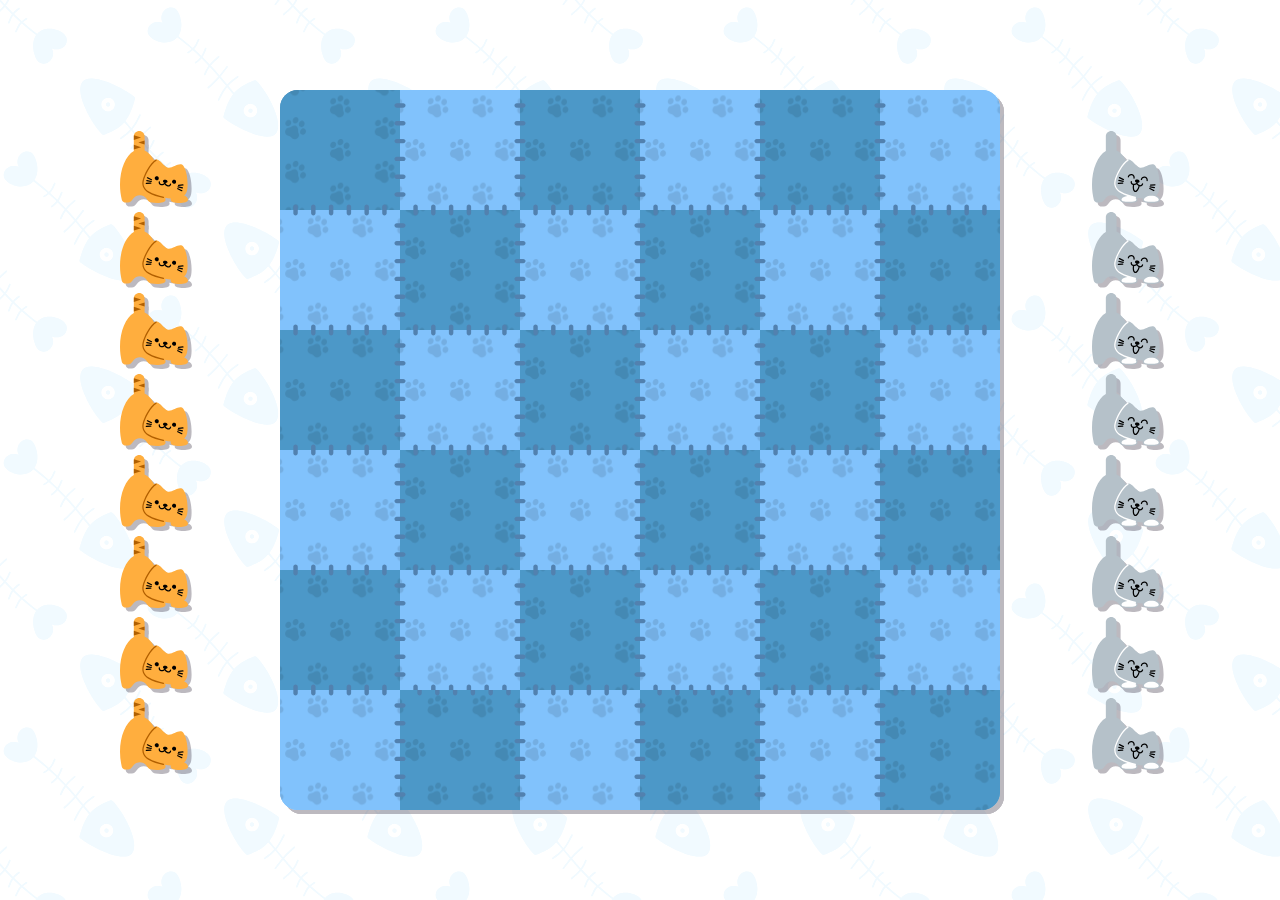
==== web-app/index.html @ 7cd46ebe "Added: boop.js and assets, Edited: main.js, index.html and default.css with working version of Boop." ====
<!-- In HTML Comments are written like this -->
<!-- They can all be removed for your apps -->
<!doctype html> <!-- This first line tells browsers to expect modern standard html 5 -->
<html lang="en-gb"> <!-- This is indicates the page is written in British English, useful for accessibility -->
<meta charset="utf-8"> <!-- This indicates how the file is encoded. utf-8 is standard -->
<title>boop.</title> <!-- All pages need a title, this will be displayed in the browser's title bar -->
<link rel="stylesheet" href="default.css"> <!-- Import style sheet – default.css -->
<link rel="icon" href="./assets/favicon.png"> <!-- Import 'Favorites Icon' – favicon.png -->
<script type="module" src="main.js"></script> <!-- Load the main script. Must be type="module". Have only one of these -->

<head>
</head>
<body>
  <img src="assets/orangeWins.svg" class="winner-popup" id="winner">
  <div class="layout-container">
    <div class="kittyPool" id="orange">
      <img src="assets/orangekitten.svg" class="kitty" id="orange1">
      <img src="assets/orangekitten.svg" class="kitty" id="orange2">
      <img src="assets/orangekitten.svg" class="kitty" id="orange3">
      <img src="assets/orangekitten.svg" class="kitty" id="orange4">
      <img src="assets/orangekitten.svg" class="kitty" id="orange5">
      <img src="assets/orangekitten.svg" class="kitty" id="orange6">
      <img src="assets/orangekitten.svg" class="kitty" id="orange7">
      <img src="assets/orangekitten.svg" class="kitty" id="orange8">
    </div>

    <div class="page-center">
      <div class="board">
        <div class="cell" style="background-image: url('assets/topLeft.svg'); background-size: cover; background-position: center;" id="00"></div>
        <div class="cell" style="background-image: url('assets/topB.svg'); background-size: cover; background-position: center;" id="01"></div>
        <div class="cell" style="background-image: url('assets/topA.svg'); background-size: cover; background-position: center;" id="02"></div>
        <div class="cell" style="background-image: url('assets/topB.svg'); background-size: cover; background-position: center;" id="03"></div>
        <div class="cell" style="background-image: url('assets/topA.svg'); background-size: cover; background-position: center;" id="04"></div>
        <div class="cell" style="background-image: url('assets/topRight.svg'); background-size: cover; background-position: center;" id="05"></div>

        <div class="cell" style="background-image: url('assets/leftB.svg'); background-size: cover; background-position: center;" id="10"></div>
        <div class="cell" style="background-image: url('assets/gridA.svg'); background-size: cover; background-position: center;" id="11"></div>
        <div class="cell" style="background-image: url('assets/gridB.svg'); background-size: cover; background-position: center;" id="12"></div>
        <div class="cell" style="background-image: url('assets/gridA.svg'); background-size: cover; background-position: center;" id="13"></div>
        <div class="cell" style="background-image: url('assets/gridB.svg'); background-size: cover; background-position: center;" id="14"></div>
        <div class="cell" style="background-image: url('assets/rightA.svg'); background-size: cover; background-position: center;" id="15"></div>

        <div class="cell" style="background-image: url('assets/leftA.svg'); background-size: cover; background-position: center;" id="20"></div>
        <div class="cell" style="background-image: url('assets/gridB.svg'); background-size: cover; background-position: center;" id="21"></div>
        <div class="cell" style="background-image: url('assets/gridA.svg'); background-size: cover; background-position: center;" id="22"></div>
        <div class="cell" style="background-image: url('assets/gridB.svg'); background-size: cover; background-position: center;" id="23"></div>
        <div class="cell" style="background-image: url('assets/gridA.svg'); background-size: cover; background-position: center;" id="24"></div>
        <div class="cell" style="background-image: url('assets/rightB.svg'); background-size: cover; background-position: center;" id="25"></div>

        <div class="cell" style="background-image: url('assets/leftB.svg'); background-size: cover; background-position: center;" id="30"></div>
        <div class="cell" style="background-image: url('assets/gridA.svg'); background-size: cover; background-position: center;" id="31"></div>
        <div class="cell" style="background-image: url('assets/gridB.svg'); background-size: cover; background-position: center;" id="32"></div>
        <div class="cell" style="background-image: url('assets/gridA.svg'); background-size: cover; background-position: center;" id="33"></div>
        <div class="cell" style="background-image: url('assets/gridB.svg'); background-size: cover; background-position: center;" id="34"></div>
        <div class="cell" style="background-image: url('assets/rightA.svg'); background-size: cover; background-position: center;" id="35"></div>

        <div class="cell" style="background-image: url('assets/leftA.svg'); background-size: cover; background-position: center;" id="40"></div>
        <div class="cell" style="background-image: url('assets/gridB.svg'); background-size: cover; background-position: center;" id="41"></div>
        <div class="cell" style="background-image: url('assets/gridA.svg'); background-size: cover; background-position: center;" id="42"></div>
        <div class="cell" style="background-image: url('assets/gridB.svg'); background-size: cover; background-position: center;" id="43"></div>
        <div class="cell" style="background-image: url('assets/gridA.svg'); background-size: cover; background-position: center;" id="44"></div>
        <div class="cell" style="background-image: url('assets/rightB.svg'); background-size: cover; background-position: center;" id="45"></div>

        <div class="cell" style="background-image: url('assets/bottomLeft.svg'); background-size: cover; background-position: center;" id="50"></div>
        <div class="cell" style="background-image: url('assets/bottomA.svg'); background-size: cover; background-position: center;" id="51"></div>
        <div class="cell" style="background-image: url('assets/bottomB.svg'); background-size: cover; background-position: center;" id="52"></div>
        <div class="cell" style="background-image: url('assets/bottomA.svg'); background-size: cover; background-position: center;" id="53"></div>
        <div class="cell" style="background-image: url('assets/bottomB.svg'); background-size: cover; background-position: center;" id="54"></div>
        <div class="cell" style="background-image: url('assets/bottomRight.svg'); background-size: cover; background-position: center;" id="55"></div>
      </div>
    </div>

    <div class="kittyPool" id="grey">
      <img src="assets/greykitten.svg" class="kitty" id="grey1">
      <img src="assets/greykitten.svg" class="kitty" id="grey2">
      <img src="assets/greykitten.svg" class="kitty" id="grey3">
      <img src="assets/greykitten.svg" class="kitty" id="grey4">
      <img src="assets/greykitten.svg" class="kitty" id="grey5">
      <img src="assets/greykitten.svg" class="kitty" id="grey6">
      <img src="assets/greykitten.svg" class="kitty" id="grey7">
      <img src="assets/greykitten.svg" class="kitty" id="grey8">
    </div>
  </div>
  
</body>
</html>
---- web-app/default.css ----
html, body {
  margin: 0;
  height: 100%;
  background-image: url("assets/background.svg");
  background-size: 32vmin;
}

.board {
  display: grid;
  grid-template-columns: repeat(6, 1fr);
  grid-template-rows: repeat(6, 1fr);
  width: 80vmin;
  height: 80vmin;
  border-radius: 2vmin;
  overflow: hidden;
  filter: drop-shadow(0.5vmin 0.5vmin 0vmin rgba(33, 23, 44, 0.3));
}

.cell {
  background: #eee;
  display: flex;
  align-items: center;
  justify-content: center;
}


.layout-container {
  display: flex;
  align-items: center;
  justify-content: center;  
  min-height: 100vh;
}

.kittyPool {
  display: grid;
  gap: 1vmin;
} 

.kitty {
  width: 8vmin;
  height: 8vmin;
  object-fit: contain;
  filter: drop-shadow(0.5vmin 0.5vmin 0vmin rgba(33, 23, 44, 0.3));
}

.winner-popup {
  height: 20vmin;
  position: fixed;
  left: 50%;
  top: 0%;
  transform: translate(-50%, -50%) scale(0.1);
  z-index: 10;
  visibility: hidden;
  transition: transform 0.4s, top 0.4s;
}

.show-winner-popup {
  visibility: visible;
  top: 50%;
  transform: translate(-50%, -50%) scale(1);
}


/* Responsive Sizing */

@media (height >= 108vw) {
  .layout-container {
    gap: 1vmin;
    flex-direction: column;
  }
  .kittyPool {
    grid-template-columns: repeat(8, minmax(8vmin, 1fr));
  }
}

@media (height >= 108vw) {
  .layout-container {
    gap: calc((100vh - 106vmin)/2);
    flex-direction: column;
  }
  .kittyPool {
    grid-template-columns: repeat(8, minmax(8vmin, 1fr));
  }
}

@media (height >= 126vw) {
  .layout-container {
    gap: 10vmin
  }
  .kittyPool {
    grid-template-columns: repeat(8, minmax(8vmin, 1fr));
  }
}

@media (height <= 108vw) and (width <= 108vh) {
  .layout-container {
    gap: 1vmin;
  }
  .kittyPool {
    grid-template-columns: repeat(1, minmax(8vmin, 1fr));
  }
}

@media (width >= 108vh) {
  .layout-container {
    gap: calc((100vw - 106vmin)/2);
  }
  .kittyPool {
    grid-template-columns: repeat(1, minmax(8vmin, 1fr));
  }
}

@media (width >= 126vh) {
  .layout-container {
    gap: 10vmin
  }
  .kittyPool {
    grid-template-columns: repeat(1, minmax(8vmin, 1fr));
  }
}

@media (width >= 144vh) {
  .layout-container {
    gap: 10vmin
  }
  .kittyPool {
    grid-template-columns: repeat(2, minmax(8vmin, 1fr));
  }
}

@media (width >=  175vh) {
  .layout-container {
    gap: 10vmin
  }
  .kittyPool {
    grid-template-columns: repeat(4, minmax(8vmin, 1fr));
  }
}
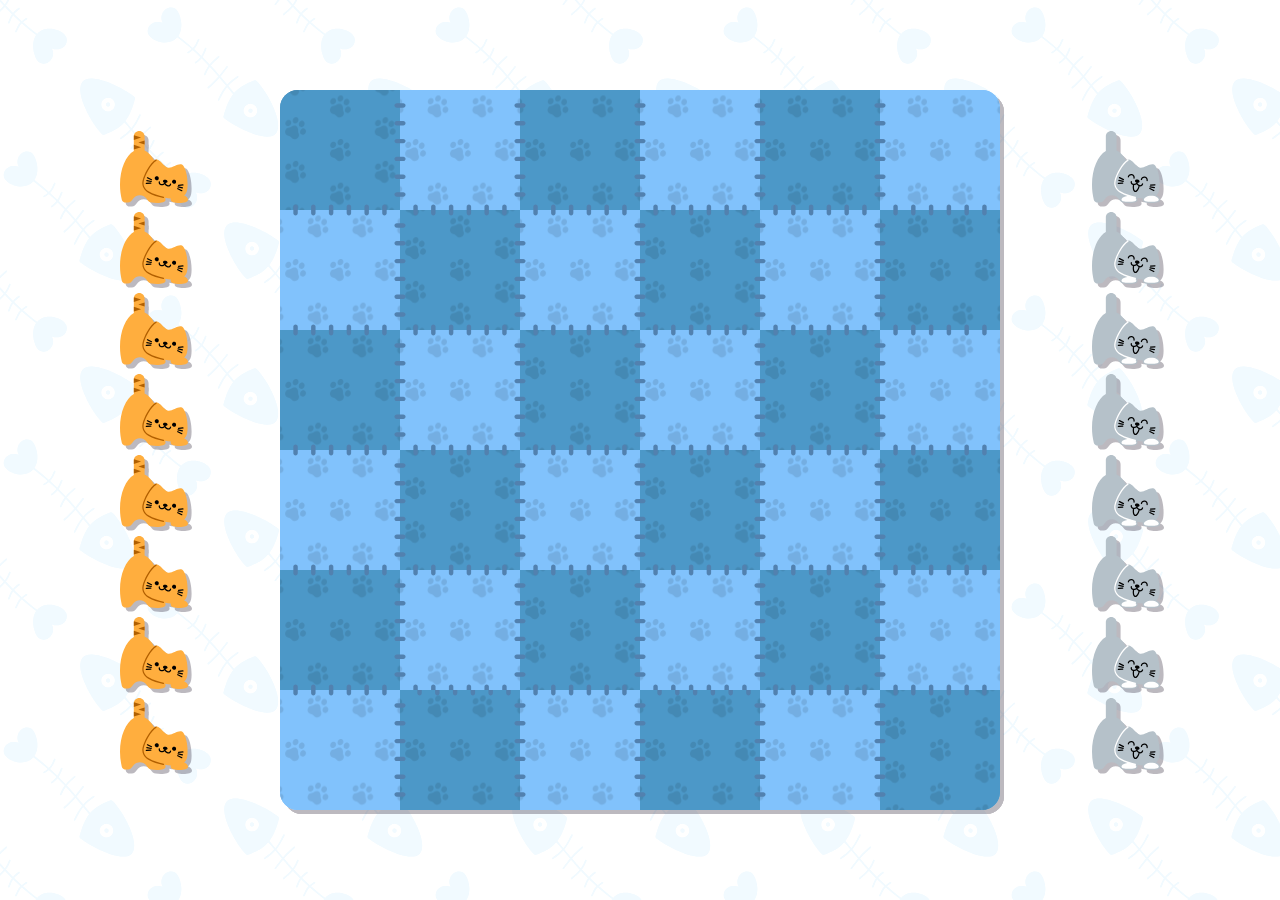
==== commit c23e837d: "Add: JSDocs, Some Unit Tests, Keyboard functionality. Edit: Small tweaks overall. Detangled UI eleme" ====
--- a/web-app/index.html
+++ b/web-app/index.html
@@ -11,17 +11,17 @@
 <head>
 </head>
 <body>
-  <img src="assets/orangeWins.svg" class="winner-popup" id="winner">
+  <img src="assets/orangeWins.svg" alt="Orange Wins!" class="winner-popup" id="winner">
   <div class="layout-container">
     <div class="kittyPool" id="orange">
-      <img src="assets/orangekitten.svg" class="kitty" id="orange1">
-      <img src="assets/orangekitten.svg" class="kitty" id="orange2">
-      <img src="assets/orangekitten.svg" class="kitty" id="orange3">
-      <img src="assets/orangekitten.svg" class="kitty" id="orange4">
-      <img src="assets/orangekitten.svg" class="kitty" id="orange5">
-      <img src="assets/orangekitten.svg" class="kitty" id="orange6">
-      <img src="assets/orangekitten.svg" class="kitty" id="orange7">
-      <img src="assets/orangekitten.svg" class="kitty" id="orange8">
+      <img src="assets/orangekitten.svg" tabindex=2 alt="An orange kitten" class="kitty" id="orange1">
+      <img src="assets/orangekitten.svg" tabindex=3 alt="An orange kitten" class="kitty" id="orange2">
+      <img src="assets/orangekitten.svg" tabindex=4 alt="An orange kitten" class="kitty" id="orange3">
+      <img src="assets/orangekitten.svg" tabindex=5 alt="An orange kitten" class="kitty" id="orange4">
+      <img src="assets/orangekitten.svg" tabindex=6 alt="An orange kitten" class="kitty" id="orange5">
+      <img src="assets/orangekitten.svg" tabindex=7 alt="An orange kitten" class="kitty" id="orange6">
+      <img src="assets/orangekitten.svg" tabindex=8 alt="An orange kitten" class="kitty" id="orange7">
+      <img src="assets/orangekitten.svg" tabindex=9 alt="An orange kitten" class="kitty" id="orange8">
     </div>
 
     <div class="page-center">
@@ -71,14 +71,14 @@
     </div>
 
     <div class="kittyPool" id="grey">
-      <img src="assets/greykitten.svg" class="kitty" id="grey1">
-      <img src="assets/greykitten.svg" class="kitty" id="grey2">
-      <img src="assets/greykitten.svg" class="kitty" id="grey3">
-      <img src="assets/greykitten.svg" class="kitty" id="grey4">
-      <img src="assets/greykitten.svg" class="kitty" id="grey5">
-      <img src="assets/greykitten.svg" class="kitty" id="grey6">
-      <img src="assets/greykitten.svg" class="kitty" id="grey7">
-      <img src="assets/greykitten.svg" class="kitty" id="grey8">
+      <img src="assets/greykitten.svg" alt="A grey kitten" class="kitty" id="grey1">
+      <img src="assets/greykitten.svg" alt="A grey kitten" class="kitty" id="grey2">
+      <img src="assets/greykitten.svg" alt="A grey kitten" class="kitty" id="grey3">
+      <img src="assets/greykitten.svg" alt="A grey kitten" class="kitty" id="grey4">
+      <img src="assets/greykitten.svg" alt="A grey kitten" class="kitty" id="grey5">
+      <img src="assets/greykitten.svg" alt="A grey kitten" class="kitty" id="grey6">
+      <img src="assets/greykitten.svg" alt="A grey kitten" class="kitty" id="grey7">
+      <img src="assets/greykitten.svg" alt="A grey kitten" class="kitty" id="grey8">
     </div>
   </div>
   
--- a/web-app/default.css
+++ b/web-app/default.css
@@ -60,6 +60,23 @@
   transform: translate(-50%, -50%) scale(1);
 }
 
+.kitty:focus-visible {
+  outline: 1vmin dashed blue;
+  outline-offset: 1vmin;
+  z-index: 10;
+}
+
+.cell:focus-visible {
+  outline: 1vmin dashed blue;
+  outline-offset: -1vmin; 
+  z-index: 20;
+}
+
+.kittyPool:focus-visible {
+  outline: 1vmin dashed blue;
+  outline-offset: 1vmin; 
+  z-index: 20;
+}
 
 /* Responsive Sizing */
 
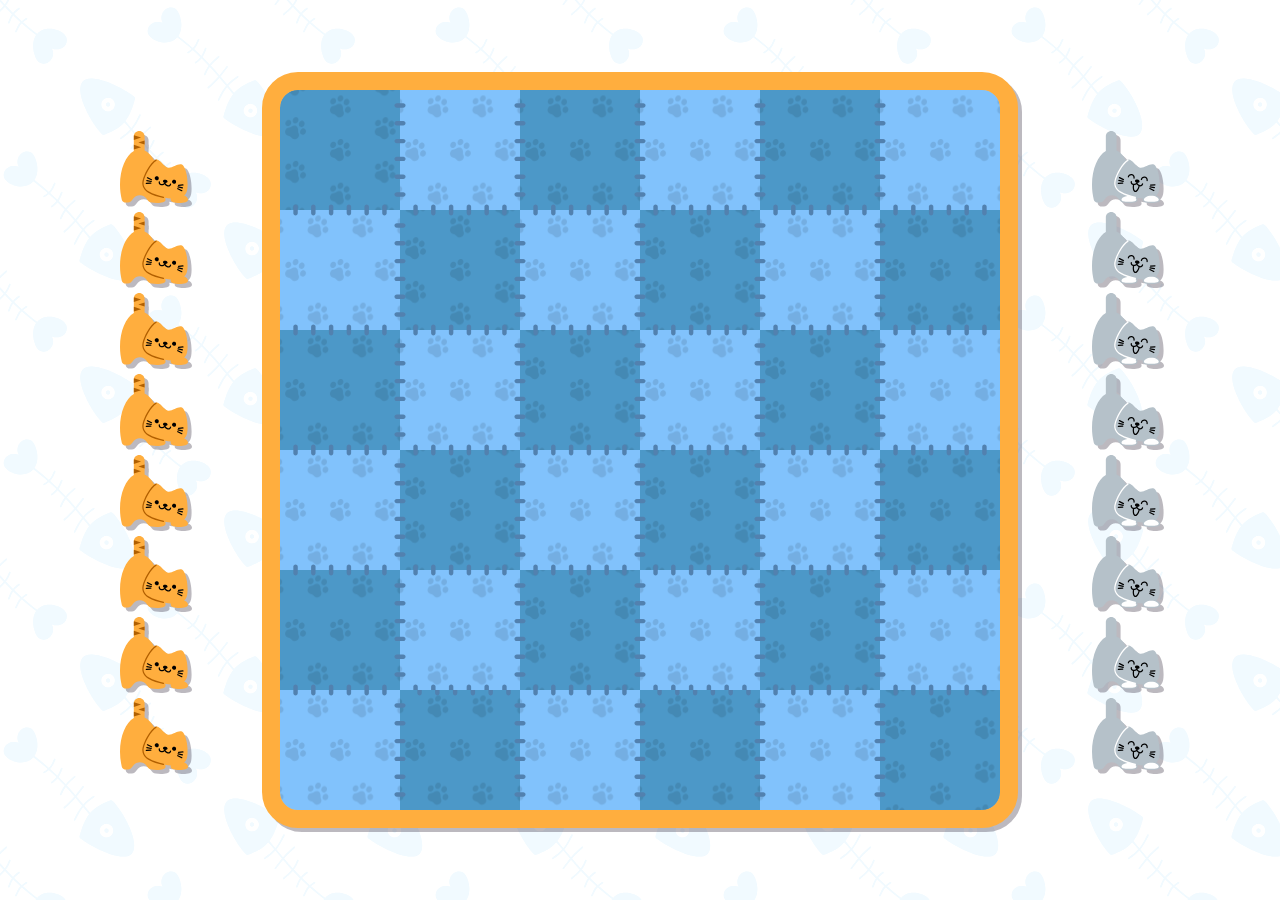
==== commit cd1e2626: "Add: Tutorial Edit: Reduced Victory Volume" ====
--- a/web-app/index.html
+++ b/web-app/index.html
@@ -11,6 +11,36 @@
 <head>
 </head>
 <body>
+  <div id="tutorialModal"
+     role="dialog"
+     aria-labelledby="tutorialTitle"
+     aria-modal="true"
+     hidden>
+    <div class="modalContent">
+        <img src="assets/title.svg" alt="Boop title" class="titleImage">
+        <hr>
+        <img src="assets/Tutorial1.svg" alt="Kittens and Cats Example" class="tutorialDiagram">
+        <p>Take turns placing one of your kittens on the bed, in any open space available.</p>
+        <img src="assets/Tutorial2.svg" alt="Graduating 3 Kittens into 3 Cats" class="tutorialDiagram">
+        <img src="assets/Tutorial3.svg" alt="Graduating 3 Kittens into 3 Cats" class="tutorialDiagram">
+        <p>Graduate your kittens into cats by lining up three of your kittens in a row horizontally, vertically or diagonally.</p>
+        <img src="assets/Tutorial4.svg" alt="3 Cats in a row is a win" class="tutorialDiagram">
+        <p>Then line three of your cats in a row to WIN the game!</p>
+        <p>But it isn’t that simple...</p>
+        <img src="assets/Tutorial5.svg" alt="Booping" class="tutorialDiagram">
+        <p>When a piece is added to the board, it “boops” all of the pieces adjacent to it, pushing them one space away, including diagonally.</p>
+        <img src="assets/Tutorial6.svg" alt="Kitten being booped off the bed." class="tutorialDiagram">
+        <p>If a piece is booped off the bed, it is returned to the owner’s pool of kitties.</p>
+        <img src="assets/Tutorial7.svg" alt="Cat and Kitten not being booped by another kitten." class="tutorialDiagram">
+        <p>Cats can only be booped by other cats and you cannot boop a kitty into an occupied space.</p>
+        <img src="assets/Tutorial8.svg" alt="Kitten removed and promoted to cat." class="tutorialDiagram">
+        <p>If you have no kitties left in your pool at the start of your turn, you may remove one kitty from the bed and return it to your pool. This graduates it to a cat and ends your turn.</p>
+        <img src="assets/Tutorial9.svg" alt="Cat x8 = Win" class="tutorialDiagram">
+        <p>You can also win the game by having 8 cats of your colour on the bed.</p>
+
+        <button id="closeTutorial">Got it!</button>
+    </div>
+  </div>
   <img src="assets/orangeWins.svg" alt="Orange Wins!" class="winner-popup" id="winner">
   <div class="layout-container">
     <div class="kittyPool" id="orange">
@@ -25,7 +55,7 @@
     </div>
 
     <div class="page-center">
-      <div class="board">
+      <div class="bed orangeFocus" id="bed">
         <div class="cell" style="background-image: url('assets/topLeft.svg'); background-size: cover; background-position: center;" id="00"></div>
         <div class="cell" style="background-image: url('assets/topB.svg'); background-size: cover; background-position: center;" id="01"></div>
         <div class="cell" style="background-image: url('assets/topA.svg'); background-size: cover; background-position: center;" id="02"></div>
--- a/web-app/default.css
+++ b/web-app/default.css
@@ -5,7 +5,7 @@
   background-size: 32vmin;
 }
 
-.board {
+.bed {
   display: grid;
   grid-template-columns: repeat(6, 1fr);
   grid-template-rows: repeat(6, 1fr);
@@ -14,6 +14,15 @@
   border-radius: 2vmin;
   overflow: hidden;
   filter: drop-shadow(0.5vmin 0.5vmin 0vmin rgba(33, 23, 44, 0.3));
+  outline: 2vmin solid;
+}
+
+.bed.orangeFocus {
+    outline-color: #FFAE3E;
+}
+
+.bed.greyFocus {
+    outline-color: #B5C1C9;
 }
 
 .cell {
@@ -63,7 +72,7 @@
 .kitty:focus-visible {
   outline: 1vmin dashed blue;
   outline-offset: 1vmin;
-  z-index: 10;
+  z-index: 20;
 }
 
 .cell:focus-visible {
@@ -76,6 +85,82 @@
   outline: 1vmin dashed blue;
   outline-offset: 1vmin; 
   z-index: 20;
+} 
+
+
+
+/* Tutorial */
+
+#tutorialModal {
+  position: fixed;
+  inset: 0;
+  background: rgb(0 0 0 / 50%);
+  display: flex;
+  justify-content: center;
+  align-items: center;
+  z-index: 100;
+}
+
+#tutorialModal[hidden] {
+  display: none;
+}
+
+.modalContent {
+  background: white;
+  background-image: url("assets/background.svg");
+  background-size: 32vmin;
+  padding: 3rem;
+  border-radius: 1rem;
+  max-height: 80vmin;
+  max-width: 70vmin;
+  font-family: "Nunito", sans-serif;
+  overflow-y: auto;
+}
+
+.modalContent hr {
+  width: 70%;
+  margin: 1.5rem auto;
+  border: none;
+  height: 0.2rem;
+}
+
+.modalContent p {
+  background: #fff;
+  padding: 1rem 1.2rem;
+  border-radius: 1rem;
+  margin: 1rem 0;
+  box-shadow: 0 0.25rem 0.5rem rgba(0,0,0,0.08);
+}
+
+.tutorialDiagram {
+  display: block;
+  max-width: 80%;
+  height: auto;
+  margin: 0 auto;
+}
+
+#closeTutorial {
+  margin-top: 1rem;
+  padding: 0.8rem 2rem;
+  border: none;
+  border-radius: 2rem;
+  font-size: 1.2rem;
+  font-weight: bold;
+  cursor: pointer;
+  background-color: #4C98C8;
+  color:#fff;
+}
+
+#closeTutorial:hover,
+#closeTutorial:focus-visible {
+  transform: scale(1.05);
+}
+
+.titleImage {
+  display: block;
+  width: 80%;
+  height: auto;
+  margin: 0 auto;
 }
 
 /* Responsive Sizing */
